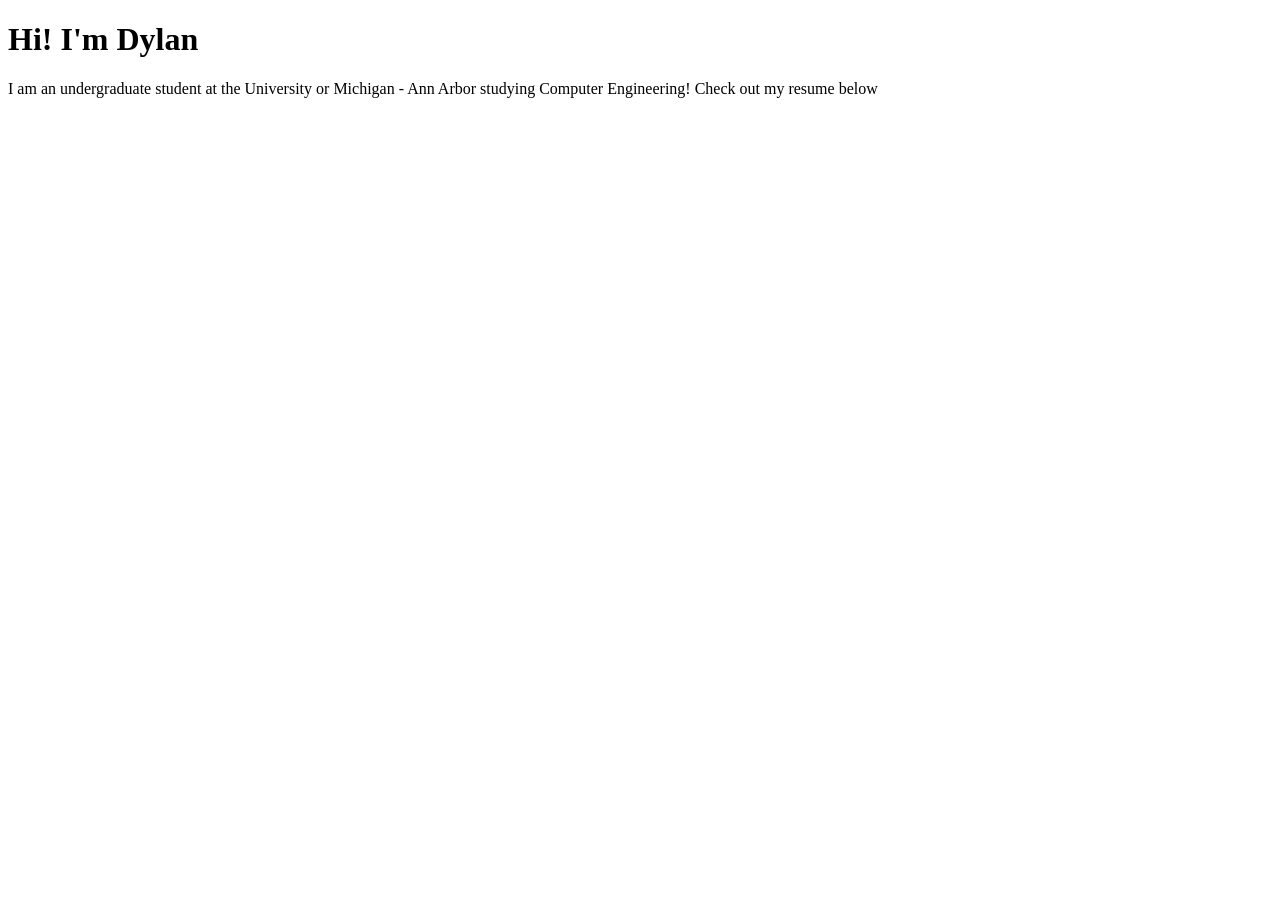
==== index.html @ 9511d39a "ADDING FILES" ====
<!DOCTYPE html>
<html lang="en">
    <head>
        <title>Dylan James</title>
        <meta charset="UTF-8">
        <meta name="viewport" content="width=device-width, initial-scale=1">
        <link href="css/style.css" rel="stylesheet">
    </head>
    <body>
    <h1>Hi! I'm Dylan</h1>
    <div>I am an undergraduate student at the University or Michigan - Ann Arbor studying Computer Engineering! Check out my resume below</div>
    </body>
</html>
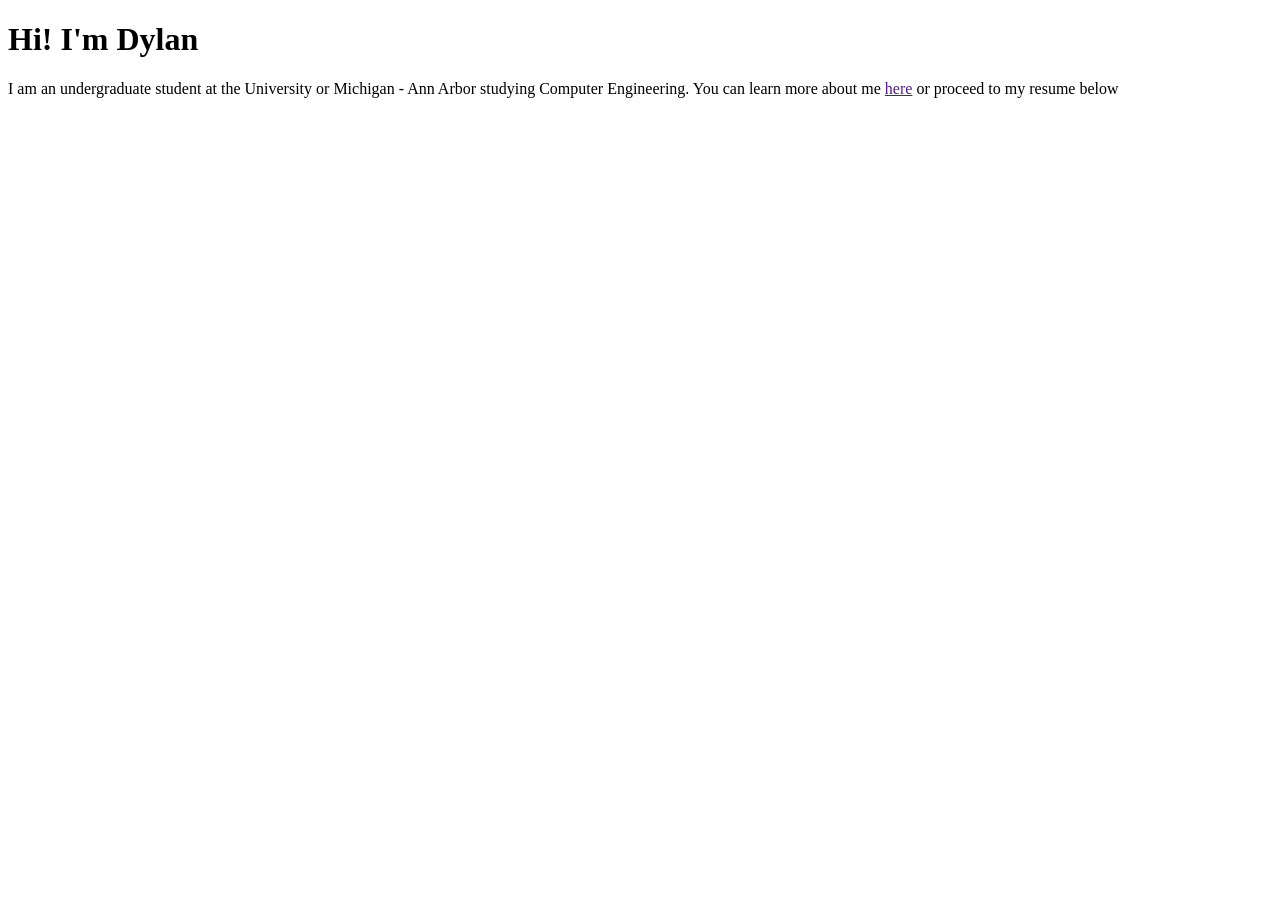
==== commit e03fee78: "Test" ====
--- a/index.html
+++ b/index.html
@@ -7,7 +7,14 @@
         <link href="css/style.css" rel="stylesheet">
     </head>
     <body>
+    <div class="main">
     <h1>Hi! I'm Dylan</h1>
-    <div>I am an undergraduate student at the University or Michigan - Ann Arbor studying Computer Engineering! Check out my resume below</div>
+        <div>I am an undergraduate student at the University or Michigan - Ann Arbor studying Computer Engineering. You can learn more about me <a href="">here</a> or proceed to my resume below
+        </div>
+        </div>
+    <div class="resume">
     </body>
+    <footer>
+        
+    </footer>
 </html>
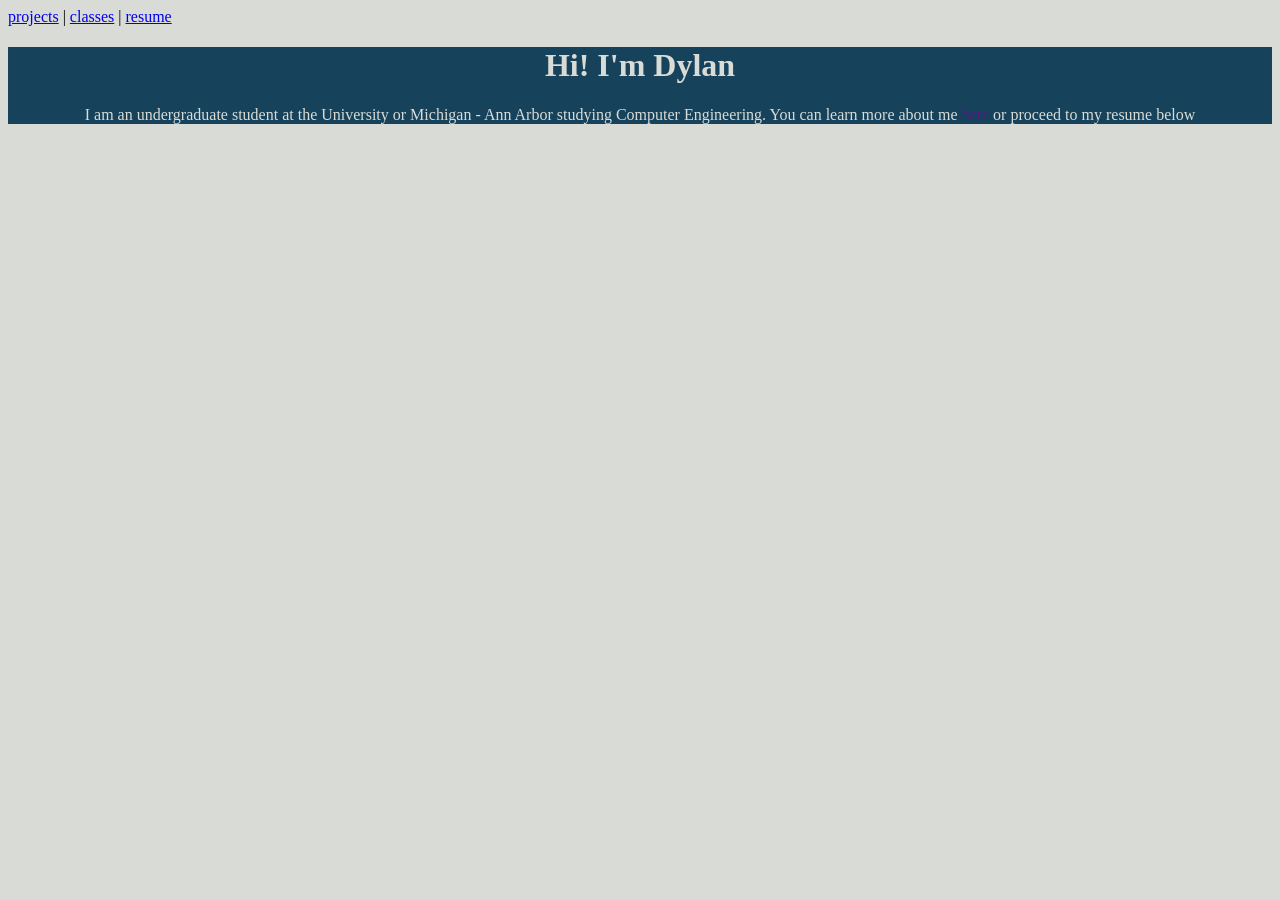
==== commit 4811c45e: "links" ====
--- a/index.html
+++ b/index.html
@@ -7,6 +7,9 @@
         <link href="css/style.css" rel="stylesheet">
     </head>
     <body>
+    <header>
+        <a href="projects.html">projects</a> | <a href="classes.html">classes</a> | <a href="index.html#resume">resume</a>
+    </header>
     <div class="main">
     <h1>Hi! I'm Dylan</h1>
         <div>I am an undergraduate student at the University or Michigan - Ann Arbor studying Computer Engineering. You can learn more about me <a href="">here</a> or proceed to my resume below
--- a/css/style.css
+++ b/css/style.css
@@ -0,0 +1,14 @@
+body{
+    background-color: #d9dcd6;
+    font-family: 'verdana';
+}
+
+.main {
+    background-color: #16425b;
+    color: #d9dcd6;
+    text-align: center; 
+}
+
+header {
+    text-transform: lowecase;
+ }
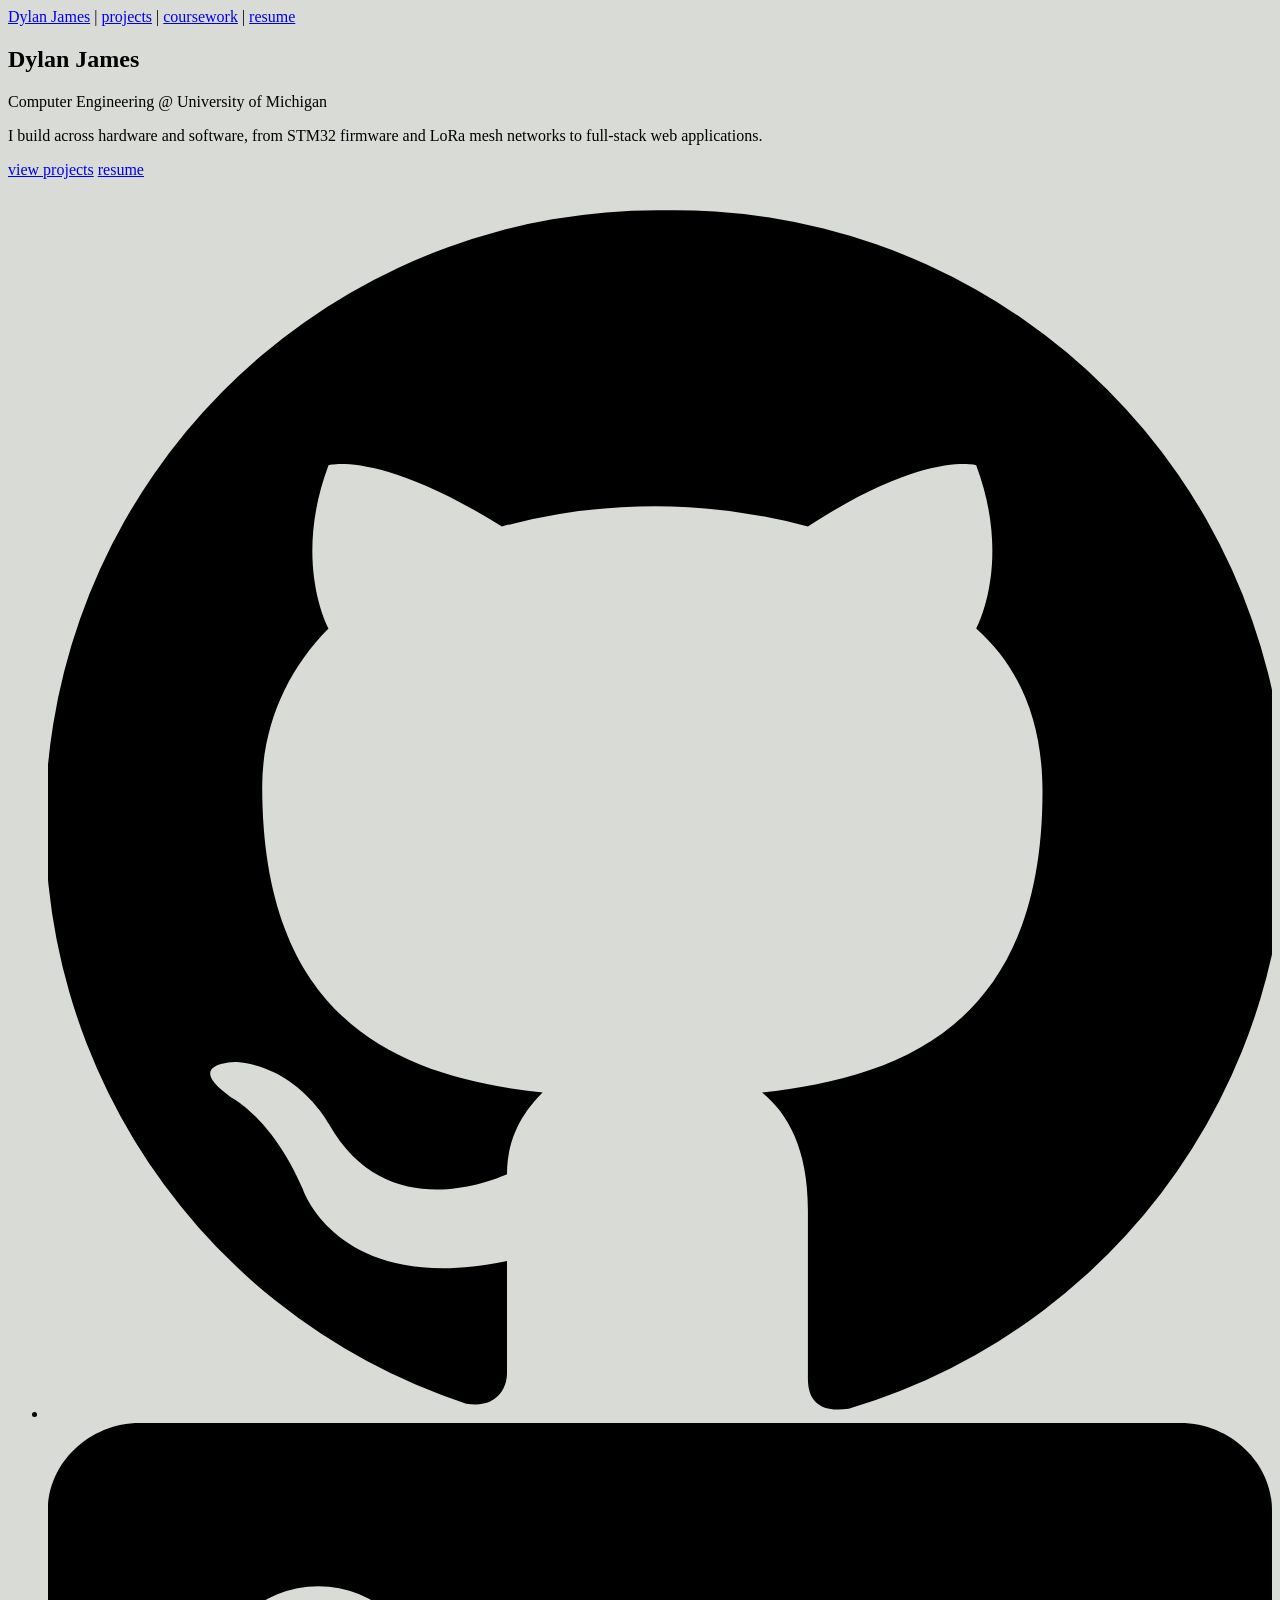
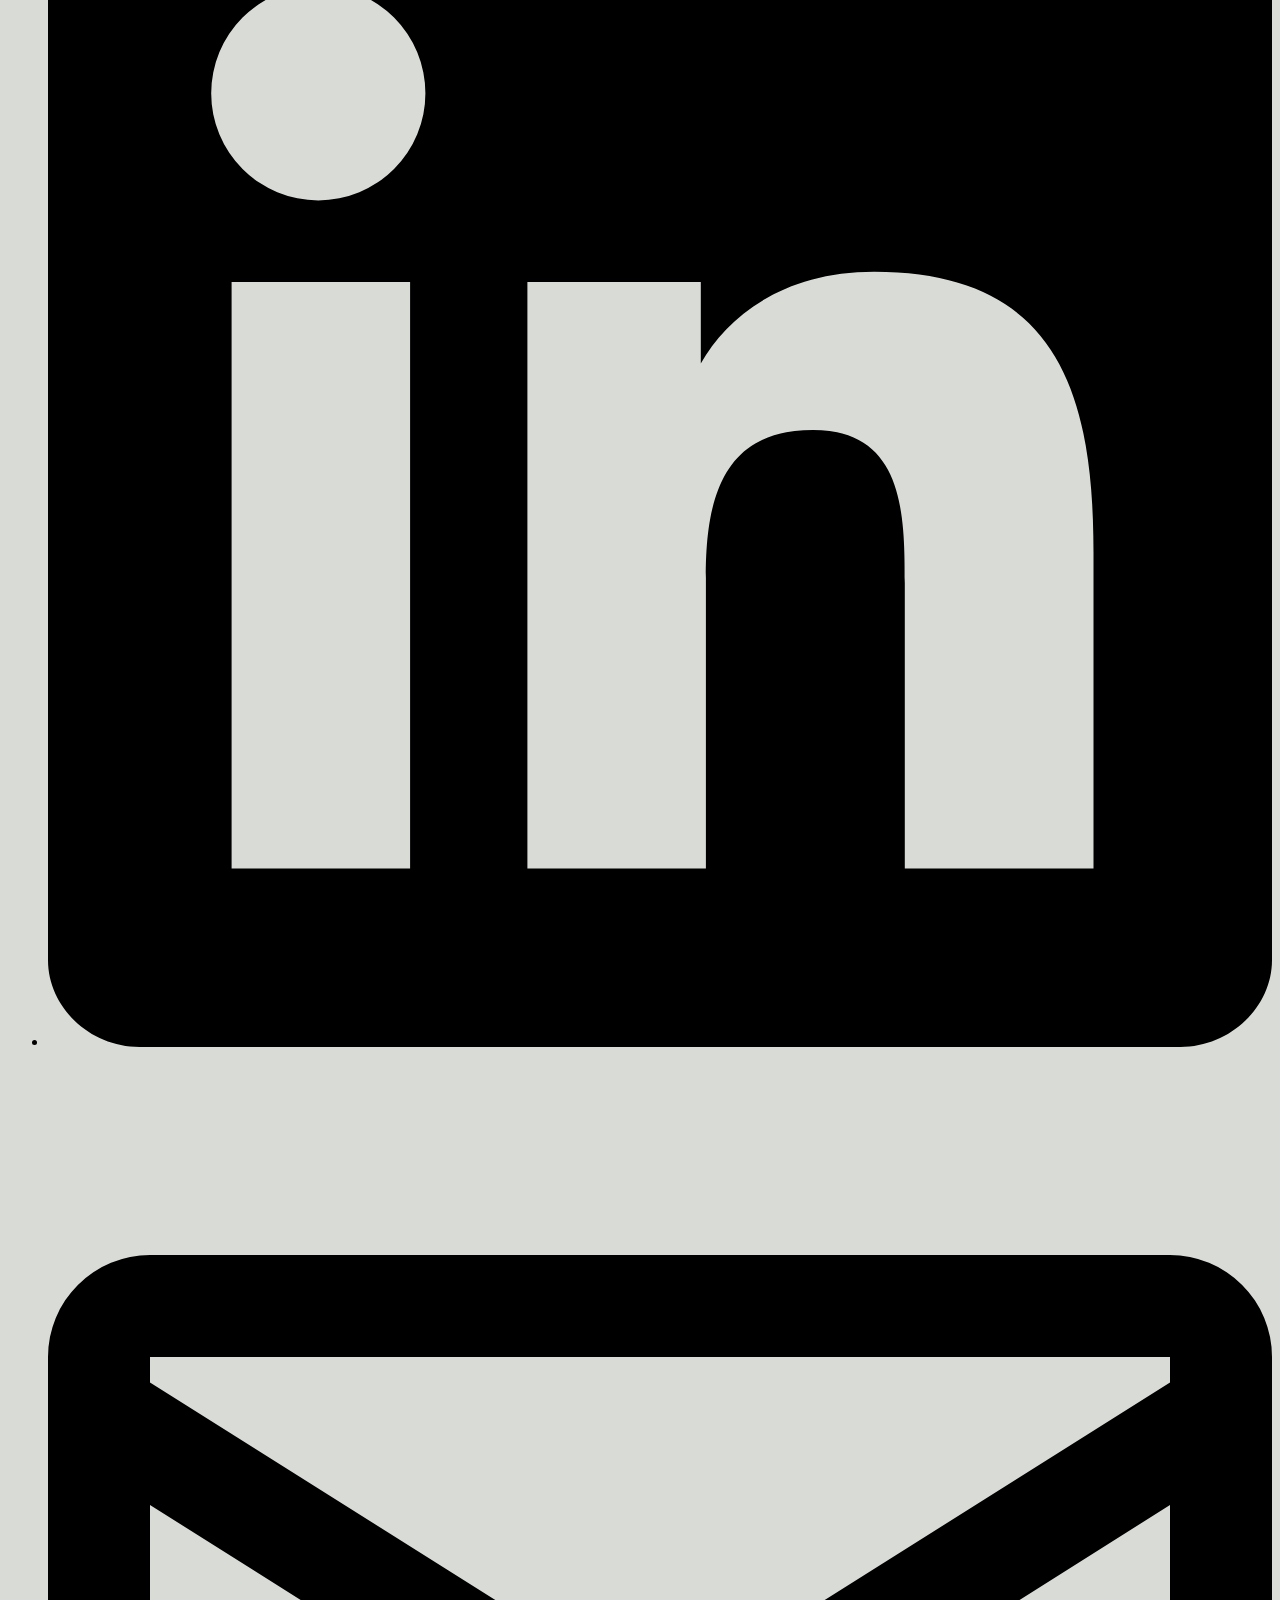
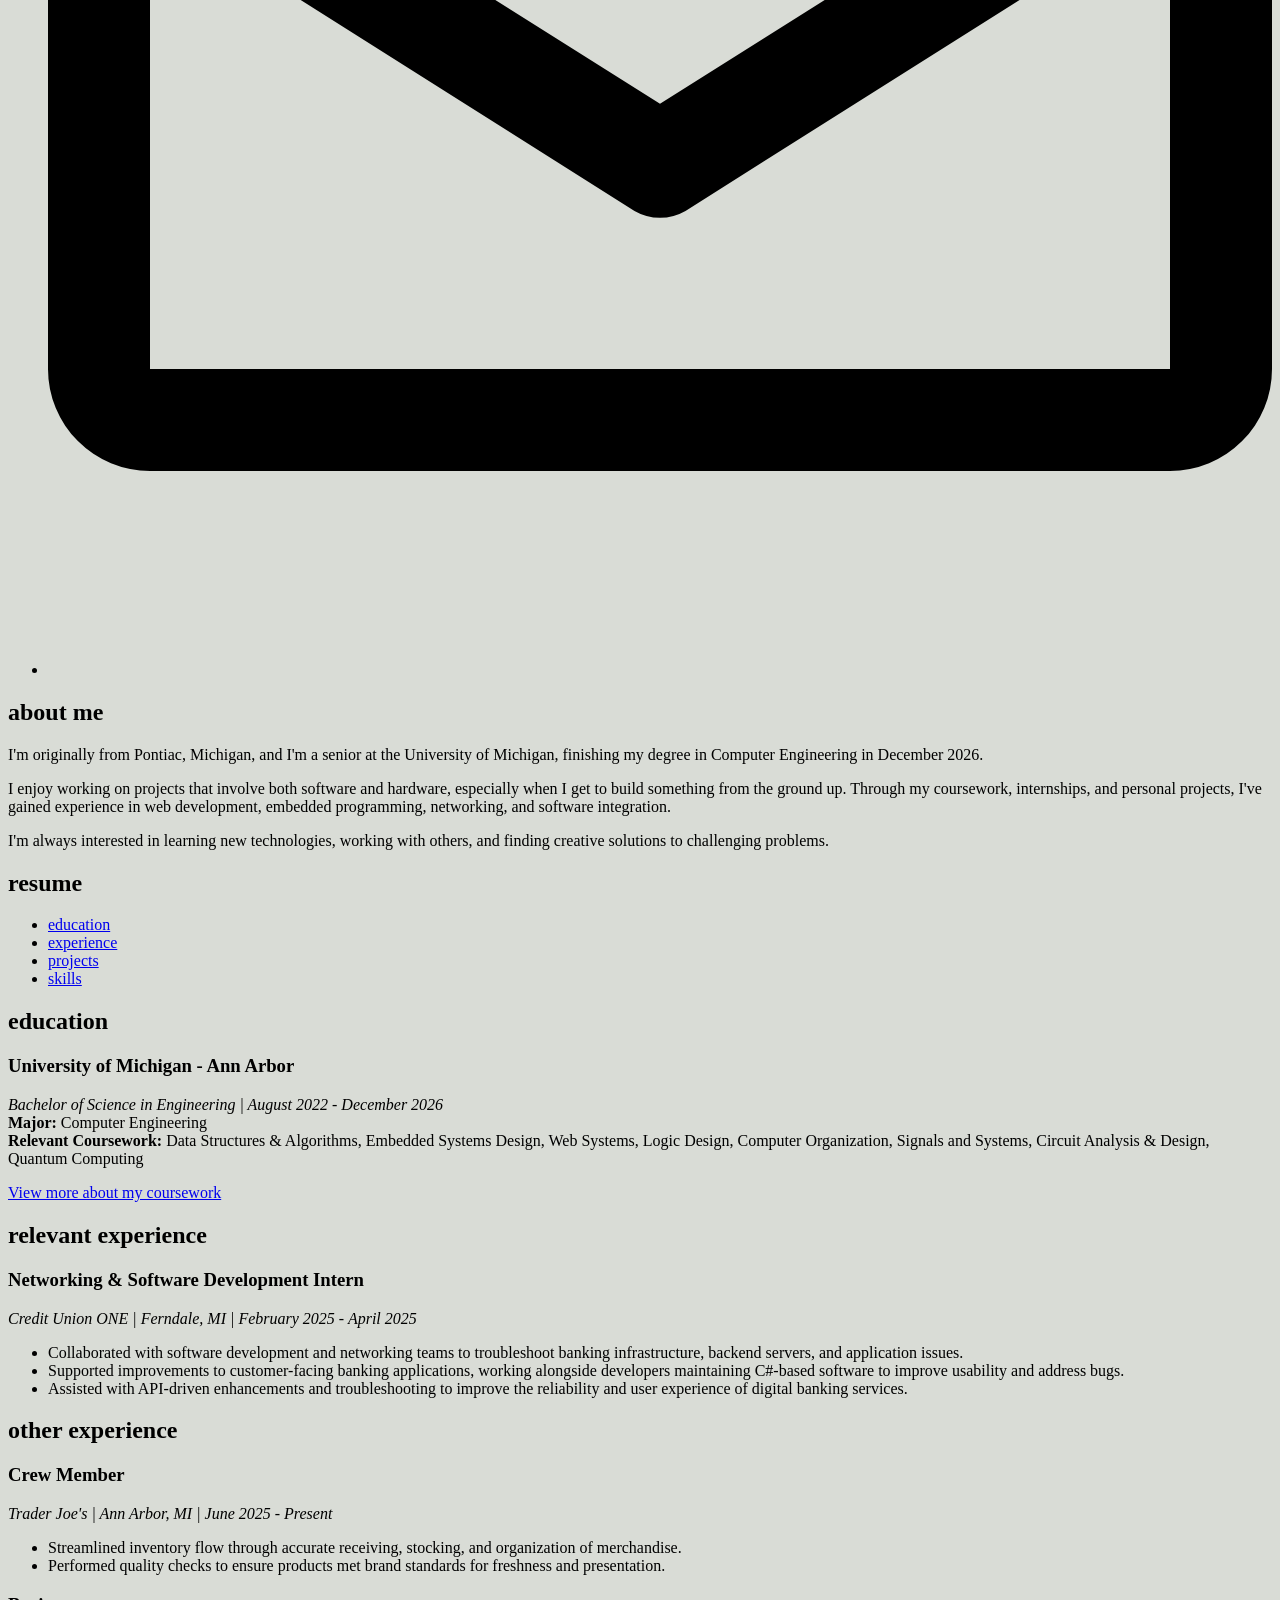
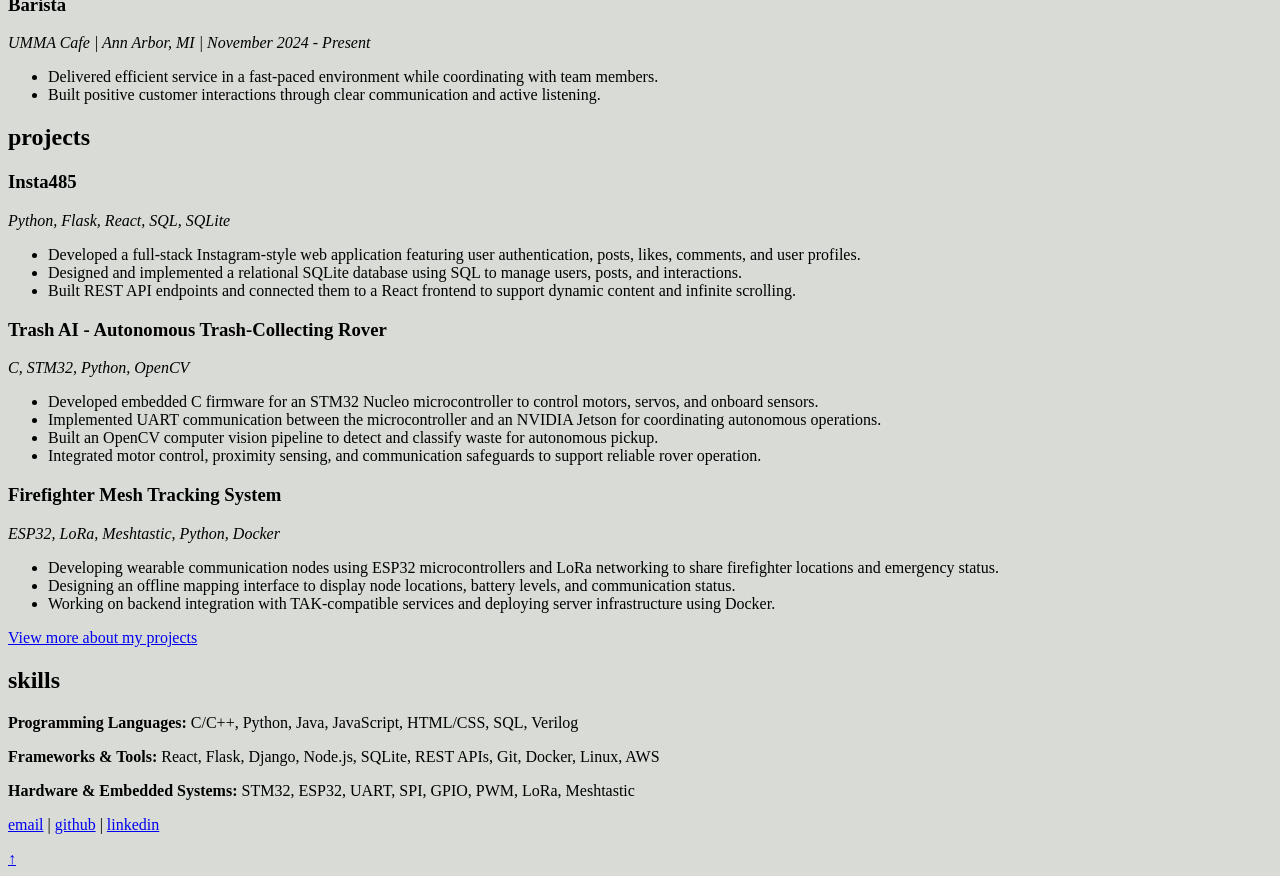
==== commit f9c49154: "Complete website for now" ====
--- a/index.html
+++ b/index.html
@@ -1,23 +1,356 @@
+
 <!DOCTYPE html>
 <html lang="en">
-    <head>
-        <title>Dylan James</title>
-        <meta charset="UTF-8">
-        <meta name="viewport" content="width=device-width, initial-scale=1">
-        <link href="css/style.css" rel="stylesheet">
-    </head>
-    <body>
+<head>
+    <title>Dylan James</title>
+    <meta charset="UTF-8">
+    <meta name="viewport" content="width=device-width, initial-scale=1">
+    <meta name="description" content="Dylan James - Computer Engineering student at the University of Michigan focused on embedded systems and software development.">
+    <link href="css/style.css" rel="stylesheet">
+</head>
+
+<body>
     <header>
-        <a href="projects.html">projects</a> | <a href="classes.html">classes</a> | <a href="index.html#resume">resume</a>
+        <a href="index.html" id="me">Dylan James</a> |
+        <a href="projects.html">projects</a> |
+        <a href="coursework.html">coursework</a> |
+        <a href="#resume">resume</a>
     </header>
-    <div class="main">
-    <h1>Hi! I'm Dylan</h1>
-        <div>I am an undergraduate student at the University or Michigan - Ann Arbor studying Computer Engineering. You can learn more about me <a href="">here</a> or proceed to my resume below
-        </div>
-        </div>
-    <div class="resume">
-    </body>
+
+    <div class="root">
+
+        <section id="main">
+            <h1>Dylan James</h1>
+
+            <p class="tagline">
+                Computer Engineering @ University of Michigan
+            </p>
+
+            <p>
+                I build across hardware and software, from STM32 firmware
+                and LoRa mesh networks to full-stack web applications.
+            </p>
+
+            <div class="btn-row">
+                <a href="projects.html" class="btn primary">view projects</a>
+                <a href="#resume" class="btn">resume</a>
+            </div>
+
+            <ul class="socials">
+                <li>
+                    <a href="https://github.com/dylanexis" aria-label="GitHub"
+                       target="_blank" rel="noopener noreferrer">
+                        <svg viewBox="0 0 24 24" aria-hidden="true"><path d="M12 .3a12 12 0 0 0-3.8 23.4c.6.1.8-.3.8-.6v-2.2c-3.3.7-4-1.4-4-1.4-.6-1.4-1.4-1.8-1.4-1.8-1-.7.1-.7.1-.7 1.2.1 1.8 1.2 1.8 1.2 1 1.8 2.8 1.3 3.5 1 0-.8.4-1.3.7-1.6-2.7-.3-5.5-1.3-5.5-6 0-1.2.5-2.3 1.3-3.1-.2-.4-.6-1.6 0-3.2 0 0 1-.3 3.4 1.2a11.5 11.5 0 0 1 6 0c2.3-1.5 3.3-1.2 3.3-1.2.6 1.6.2 2.8 0 3.2.9.8 1.3 1.9 1.3 3.2 0 4.6-2.8 5.6-5.5 5.9.5.4.9 1.1.9 2.3v3.3c0 .3.1.7.8.6A12 12 0 0 0 12 .3"/></svg>
+                    </a>
+                </li>
+                <li>
+                    <a href="https://www.linkedin.com/in/dylana-james/" aria-label="LinkedIn"
+                       target="_blank" rel="noopener noreferrer">
+                        <svg viewBox="0 0 24 24" aria-hidden="true"><path d="M20.4 20.5h-3.6v-5.6c0-1.3 0-3-1.8-3s-2.1 1.4-2.1 2.9v5.7H9.4V9h3.4v1.6c.5-.9 1.6-1.8 3.4-1.8 3.6 0 4.3 2.4 4.3 5.5v6.2zM5.3 7.4a2.1 2.1 0 1 1 0-4.2 2.1 2.1 0 0 1 0 4.2zm1.8 13.1H3.6V9h3.5v11.5zM22.2 0H1.8C.8 0 0 .8 0 1.7v20.6c0 .9.8 1.7 1.8 1.7h20.4c1 0 1.8-.8 1.8-1.7V1.7C24 .8 23.2 0 22.2 0z"/></svg>
+                    </a>
+                </li>
+                <li>
+                    <a href="mailto:dyla@umich.edu" aria-label="Email">
+                        <svg viewBox="0 0 24 24" aria-hidden="true"><path d="M2 4h20a2 2 0 0 1 2 2v12a2 2 0 0 1-2 2H2a2 2 0 0 1-2-2V6a2 2 0 0 1 2-2zm0 2v.5l10 6.3 10-6.3V6H2zm20 2.9-9.5 6a1 1 0 0 1-1 0L2 8.9V18h20V8.9z"/></svg>
+                    </a>
+                </li>
+            </ul>
+        </section>
+
+        <section id="about-me">
+            <h2>about me</h2>
+
+            <p>
+                I'm originally from Pontiac, Michigan, and I'm a senior
+                at the University of Michigan, finishing my degree in
+                Computer Engineering in December 2026.
+            </p>
+
+            <p>
+                I enjoy working on projects that involve both software
+                and hardware, especially when I get to build something
+                from the ground up. Through my coursework, internships,
+                and personal projects, I've gained experience in web
+                development, embedded programming, networking, and
+                software integration.
+            </p>
+
+            <p>
+                I'm always interested in learning new technologies,
+                working with others, and finding creative solutions
+                to challenging problems.
+            </p>
+        </section>
+
+        <section id="resume">
+            <h2>resume</h2>
+
+            <div class="resume-layout">
+            <nav id="resume-nav" aria-label="Resume sections">
+                <ul>
+                    <li><a href="#education">education</a></li>
+                    <li><a href="#experience">experience</a></li>
+                    <li><a href="#projects">projects</a></li>
+                    <li><a href="#skills">skills</a></li>
+                </ul>
+            </nav>
+
+            <div class="resume-body">
+
+            <!-- Education -->
+            <div class="res_section">
+                <section id="education">
+                    <h2>education</h2>
+
+                    <h3>University of Michigan - Ann Arbor</h3>
+
+                    <em>
+                        <span>Bachelor of Science in Engineering</span>
+                        <span> | </span>
+                        <span>August 2022 - December 2026</span>
+                    </em>
+
+                    <div>
+                        <strong>Major:</strong> Computer Engineering
+                    </div>
+
+                    <div>
+                        <strong>Relevant Coursework:</strong>
+                        Data Structures & Algorithms, Embedded Systems Design,
+                        Web Systems, Logic Design, Computer Organization,
+                        Signals and Systems, Circuit Analysis & Design,
+                        Quantum Computing
+                    </div>
+                    <p>
+                        <a href="coursework.html">View more about my coursework</a>
+                    </p>
+
+                </section>
+            </div>
+
+            <!-- Experience -->
+            <div class="res_section">
+                <section id="experience">
+
+                    <h2>relevant experience</h2>
+
+                    <div class="exp_item">
+                        <h3>Networking & Software Development Intern</h3>
+
+                        <em>
+                            <span>Credit Union ONE</span>
+                            <span> | </span>
+                            <span>Ferndale, MI</span>
+                            <span> | </span>
+                            <span>February 2025 - April 2025</span>
+                        </em>
+
+                        <ul>
+                            <li>
+                                Collaborated with software development and
+                                networking teams to troubleshoot banking
+                                infrastructure, backend servers, and
+                                application issues.
+                            </li>
+                            <li>
+                                Supported improvements to customer-facing
+                                banking applications, working alongside
+                                developers maintaining C#-based software
+                                to improve usability and address bugs.
+                            </li>
+                            <li>
+                                Assisted with API-driven enhancements and
+                                troubleshooting to improve the reliability
+                                and user experience of digital banking services.
+                            </li>
+                        </ul>
+                    </div>
+
+                    <h2>other experience</h2>
+
+                    <div class="exp_item">
+                        <h3>Crew Member</h3>
+
+                        <em>
+                            <span>Trader Joe's</span>
+                            <span> | </span>
+                            <span>Ann Arbor, MI</span>
+                            <span> | </span>
+                            <span>June 2025 - Present</span>
+                        </em>
+
+                        <ul>
+                            <li>
+                                Streamlined inventory flow through accurate
+                                receiving, stocking, and organization of
+                                merchandise.
+                            </li>
+                            <li>
+                                Performed quality checks to ensure products
+                                met brand standards for freshness and
+                                presentation.
+                            </li>
+                        </ul>
+                    </div>
+
+                    <div class="exp_item">
+                        <h3>Barista</h3>
+
+                        <em>
+                            <span>UMMA Cafe</span>
+                            <span> | </span>
+                            <span>Ann Arbor, MI</span>
+                            <span> | </span>
+                            <span>November 2024 - Present</span>
+                        </em>
+
+                        <ul>
+                            <li>
+                                Delivered efficient service in a fast-paced
+                                environment while coordinating with
+                                team members.
+                            </li>
+                            <li>
+                                Built positive customer interactions through
+                                clear communication and active listening.
+                            </li>
+                        </ul>
+                    </div>
+
+                </section>
+            </div>
+
+            <!-- Projects -->
+            <div class="res_section">
+                <section id="projects">
+                    <h2>projects</h2>
+
+                    <div class="project_item">
+                        <h3>Insta485</h3>
+                        <em>Python, Flask, React, SQL, SQLite</em>
+
+                        <ul>
+                            <li>
+                                Developed a full-stack Instagram-style web
+                                application featuring user authentication,
+                                posts, likes, comments, and user profiles.
+                            </li>
+                            <li>
+                                Designed and implemented a relational SQLite
+                                database using SQL to manage users, posts,
+                                and interactions.
+                            </li>
+                            <li>
+                                Built REST API endpoints and connected them
+                                to a React frontend to support dynamic
+                                content and infinite scrolling.
+                            </li>
+                        </ul>
+                    </div>
+
+                    <div class="project_item">
+                        <h3>Trash AI - Autonomous Trash-Collecting Rover</h3>
+                        <em>C, STM32, Python, OpenCV</em>
+
+                        <ul>
+                            <li>
+                                Developed embedded C firmware for an STM32
+                                Nucleo microcontroller to control motors,
+                                servos, and onboard sensors.
+                            </li>
+                            <li>
+                                Implemented UART communication between
+                                the microcontroller and an NVIDIA Jetson
+                                for coordinating autonomous operations.
+                            </li>
+                            <li>
+                                Built an OpenCV computer vision pipeline to
+                                detect and classify waste for autonomous
+                                pickup.
+                            </li>
+                            <li>
+                                Integrated motor control, proximity sensing,
+                                and communication safeguards to support
+                                reliable rover operation.
+                            </li>
+                        </ul>
+                    </div>
+
+                    <div class="project_item">
+                        <h3>Firefighter Mesh Tracking System</h3>
+                        <em>ESP32, LoRa, Meshtastic, Python, Docker</em>
+
+                        <ul>
+                            <li>
+                                Developing wearable communication nodes
+                                using ESP32 microcontrollers and LoRa
+                                networking to share firefighter locations
+                                and emergency status.
+                            </li>
+                            <li>
+                                Designing an offline mapping interface
+                                to display node locations, battery levels,
+                                and communication status.
+                            </li>
+                            <li>
+                                Working on backend integration with
+                                TAK-compatible services and deploying
+                                server infrastructure using Docker.
+                            </li>
+                        </ul>
+                    </div>
+
+                    <p>
+                        <a href="projects.html">View more about my projects</a>
+                    </p>
+                </section>
+            </div>
+
+            <!-- Skills -->
+            <div class="res_section">
+                <section id="skills">
+                    <h2>skills</h2>
+
+                    <p>
+                        <strong>Programming Languages:</strong>
+                        C/C++, Python, Java, JavaScript,
+                        HTML/CSS, SQL, Verilog
+                    </p>
+
+                    <p>
+                        <strong>Frameworks & Tools:</strong>
+                        React, Flask, Django, Node.js,
+                        SQLite, REST APIs, Git, Docker,
+                        Linux, AWS
+                    </p>
+
+                    <p>
+                        <strong>Hardware & Embedded Systems:</strong>
+                        STM32, ESP32, UART, SPI, GPIO,
+                        PWM, LoRa, Meshtastic
+                    </p>
+                </section>
+            </div>
+
+            </div>
+            </div>
+
+        </section>
+
+    </div>
+
     <footer>
-        
+        <p>
+            <a href="mailto:dyla@umich.edu">email</a> |
+            <a href="https://github.com/dylanexis"
+               target="_blank" rel="noopener noreferrer">github</a> |
+            <a href="https://www.linkedin.com/in/dylana-james/"
+               target="_blank" rel="noopener noreferrer">linkedin</a>
+        </p>
     </footer>
-</html>+    <a href="#main" id="back-to-top" aria-label="Back to top">
+        ↑
+    </a>
+    <script src="js/main.js"></script>
+</body>
+</html>
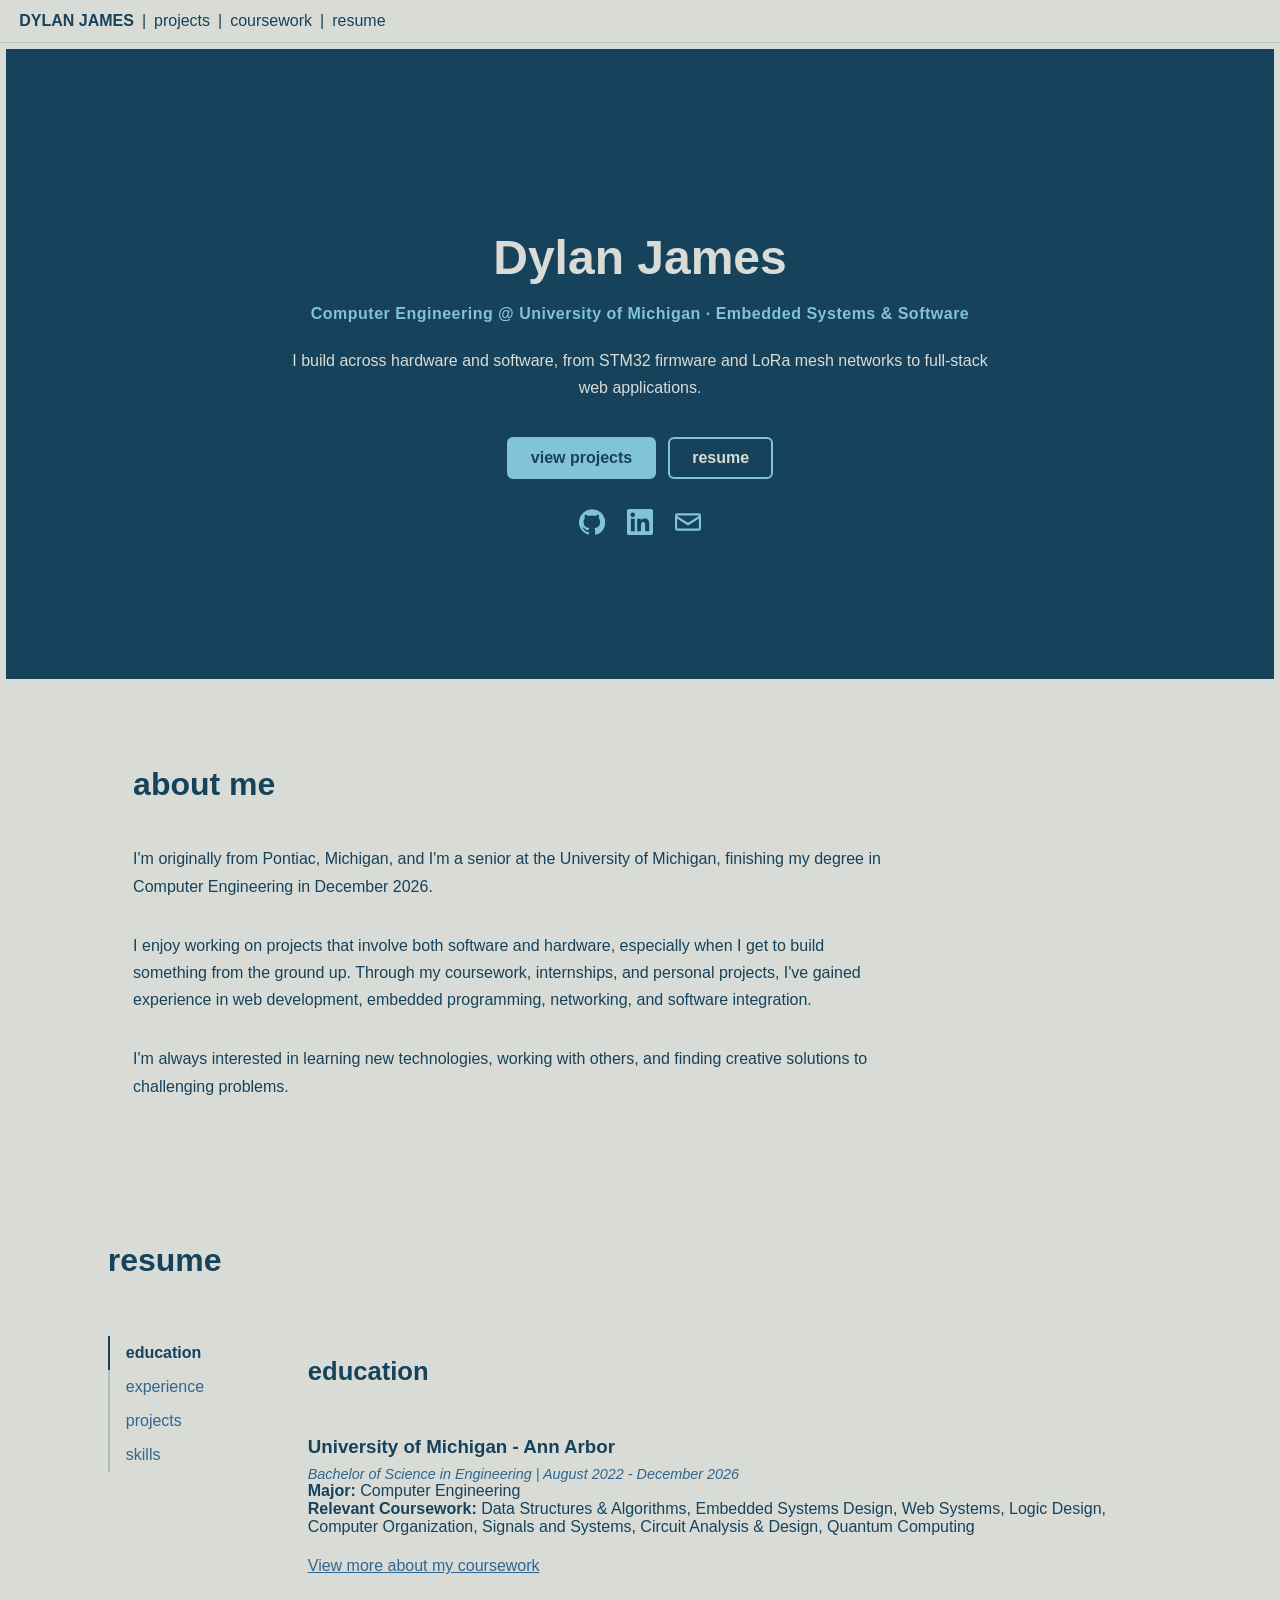
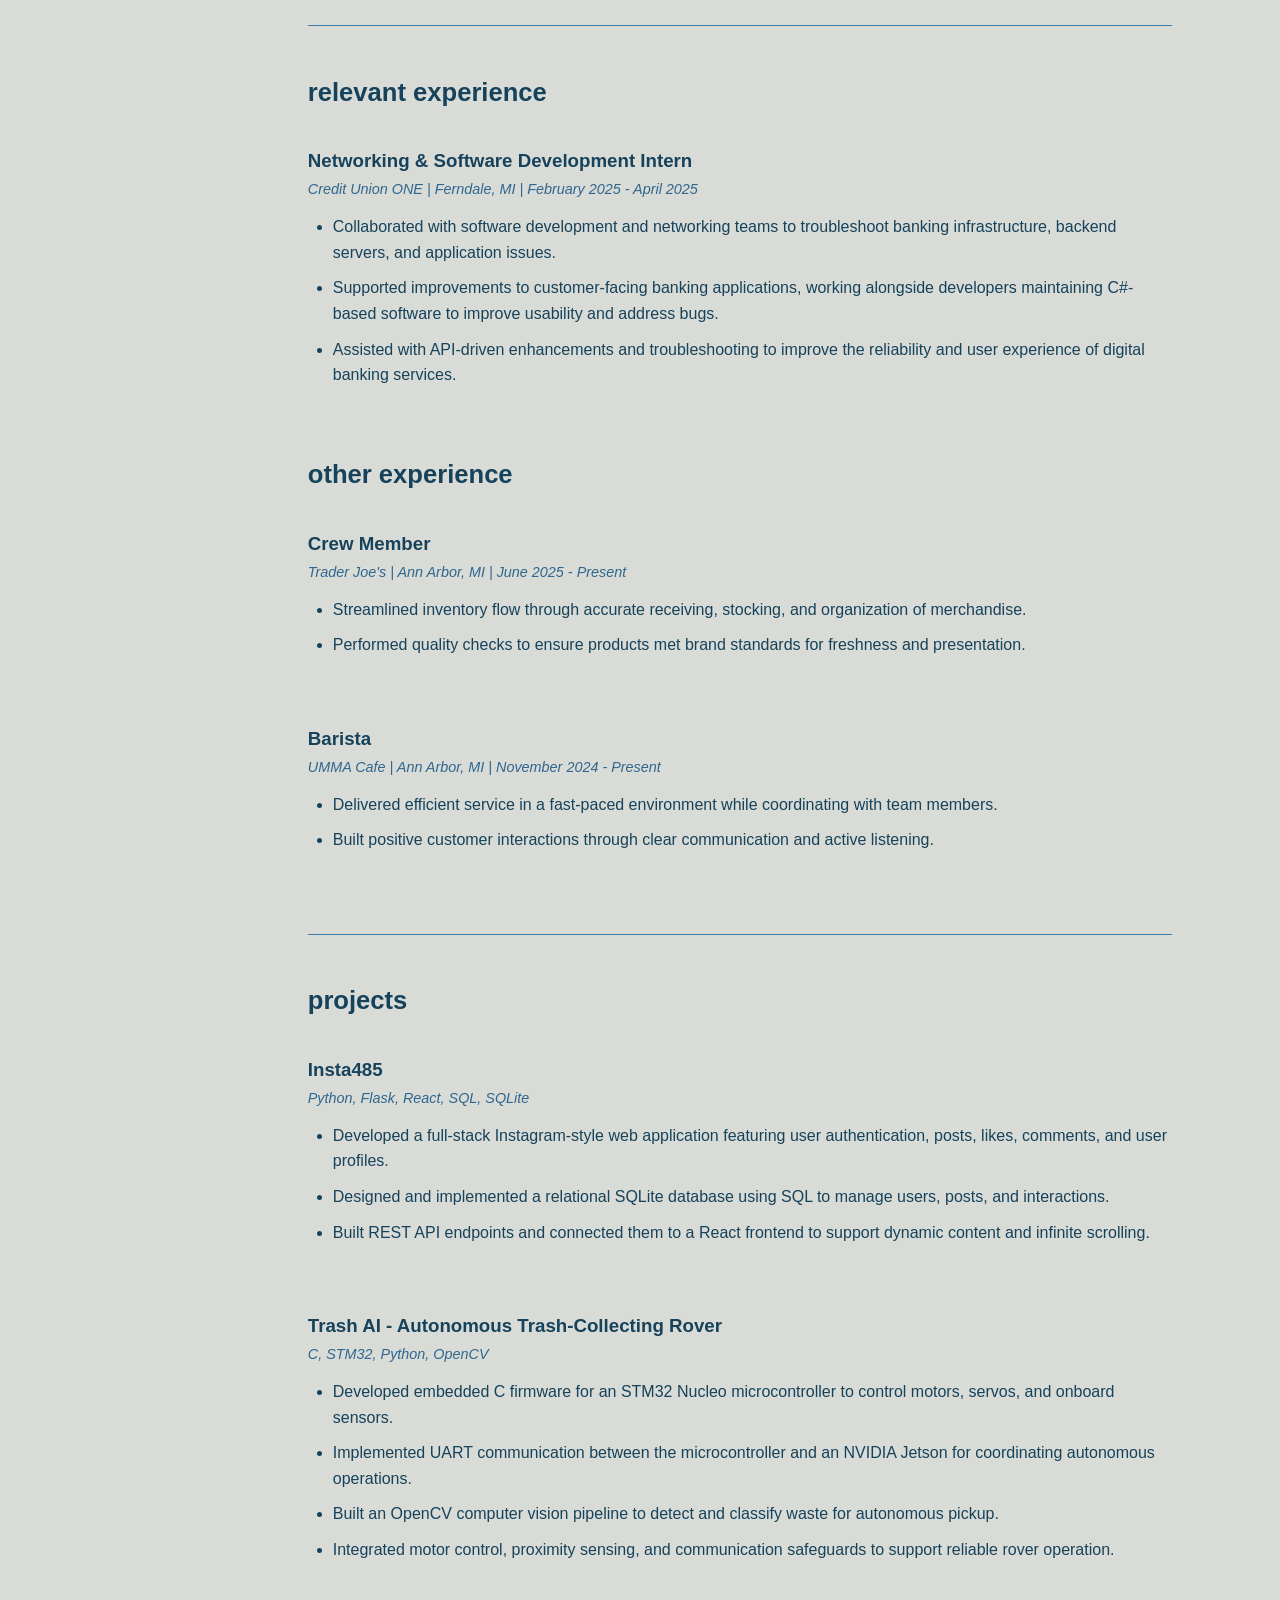
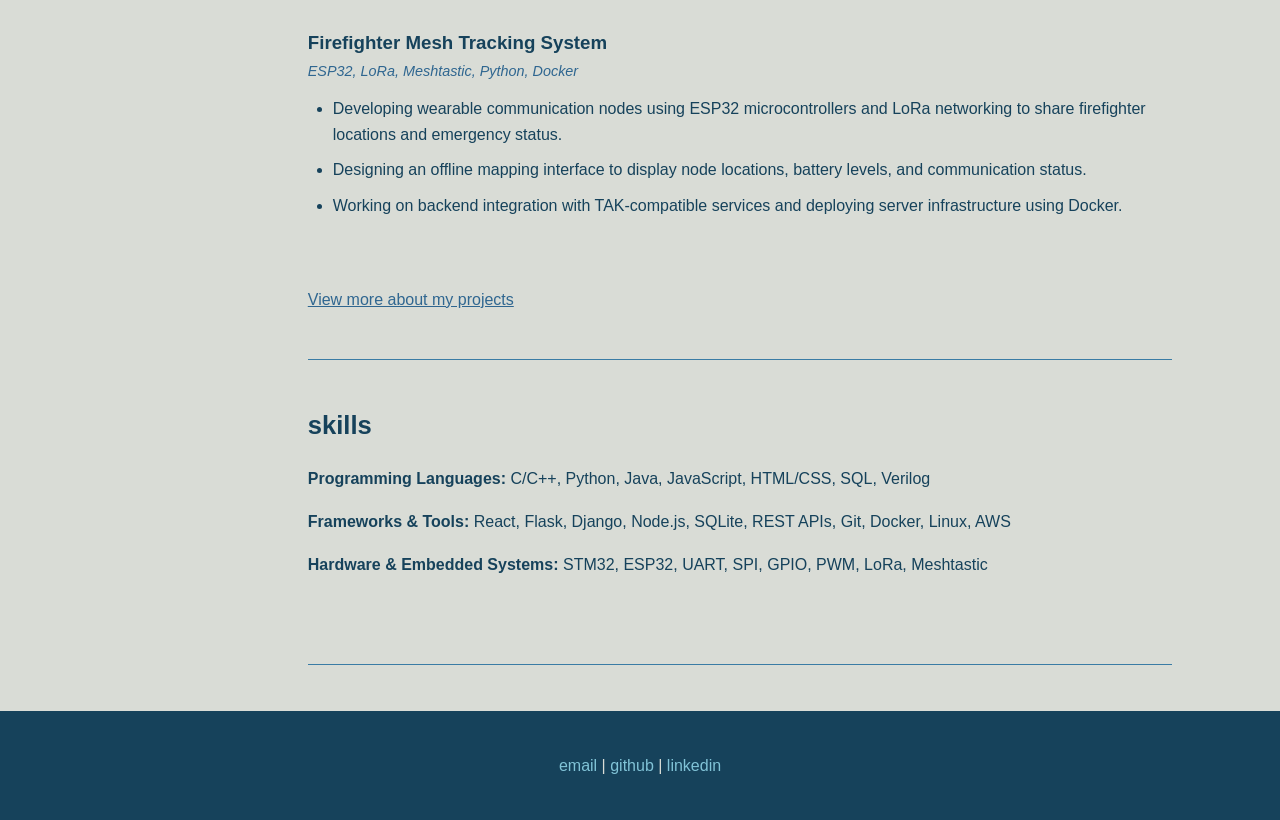
==== commit 32ccc1dd: "Simplify landing page and move resume nav to a sticky sidebar - Hero: name + tagline, two primary bu" ====
--- a/index.html
+++ b/index.html
@@ -24,6 +24,7 @@
 
             <p class="tagline">
                 Computer Engineering @ University of Michigan
+                &middot; Embedded Systems &amp; Software
             </p>
 
             <p>
--- a/css/style.css
+++ b/css/style.css
@@ -1,14 +1,579 @@
-body{
+
+/* General Styling */
+html {
+    scroll-behavior: smooth;
+}
+
+body {
     background-color: #d9dcd6;
-    font-family: 'verdana';
-}
-
-.main {
+    font-family: Verdana, sans-serif;
+    margin: 0;
+    color: #16425b;
+}
+
+.root {
+    margin: 0.5vw;
+}
+
+h1, h2, h3 {
+    color: #16425b;
+}
+
+p {
+    line-height: 1.7;
+}
+
+a {
+    color: #2f6690;
+}
+
+a:hover {
+    color: #3a7ca5;
+}
+
+
+/* Header Style */
+header {
+    display: flex;
+    flex-direction: row;
+    align-items: center;
+    justify-content: flex-start;
+    gap: 8px;
+    text-transform: lowercase;
+    flex-wrap: wrap;
+
+    position: sticky;
+    top: 0;
+    z-index: 100;
+    padding: 12px 1.5vw;
+    background-color: #d9dcd6;
+    border-bottom: 1px solid rgba(22, 66, 91, 0.15);
+}
+
+/* Keep anchor targets clear of the sticky header */
+section {
+    scroll-margin-top: 60px;
+}
+
+header a {
+    text-decoration: none;
+    color: #16425b;
+}
+
+header a:hover {
+    color: #3a7ca5;
+    text-decoration: underline;
+}
+
+#me {
+    text-transform: uppercase;
+    font-weight: bold;
+}
+
+
+/* Main Landing Section */
+#main {
+    display: flex;
+    flex-direction: column;
+    align-items: center;
+    justify-content: center;
+    text-align: center;
+
     background-color: #16425b;
     color: #d9dcd6;
-    text-align: center; 
-}
-
-header {
-    text-transform: lowecase;
- }+
+    width: 100%;
+    min-height: 70vh;
+    box-sizing: border-box;
+
+    padding: 40px 20px;
+}
+
+#main h1 {
+    color: #d9dcd6;
+    font-size: 3rem;
+    margin-bottom: 5px;
+}
+
+#main .tagline {
+    color: #81c3d7;
+    font-weight: bold;
+    letter-spacing: 0.5px;
+}
+
+.socials {
+    display: flex;
+    gap: 22px;
+    list-style: none;
+    padding: 0;
+    margin: 30px 0 0;
+}
+
+.socials svg {
+    width: 26px;
+    height: 26px;
+    fill: currentColor;
+    transition: transform 0.15s;
+}
+
+.socials a:hover svg {
+    transform: translateY(-2px);
+}
+
+#main p {
+    max-width: 700px;
+    margin: 10px 0;
+}
+
+#main a {
+    color: #81c3d7;
+}
+
+#main a:hover {
+    color: #d9dcd6;
+}
+
+
+/* About Me Section */
+#about-me {
+    display: flex;
+    flex-direction: column;
+    justify-content: center;
+
+    box-sizing: border-box;
+    padding: 60px 10%;
+}
+
+#about-me h2 {
+    font-size: 2rem;
+}
+
+#about-me p {
+    max-width: 750px;
+}
+
+
+/* Resume Style */
+#resume {
+    padding: 40px 8%;
+}
+
+#resume > h2 {
+    font-size: 2rem;
+    text-transform: lowercase;
+}
+
+.resume-layout {
+    display: grid;
+    grid-template-columns: 160px 1fr;
+    gap: 40px;
+    align-items: start;
+}
+
+#resume-nav {
+    position: sticky;
+    top: 80px;
+}
+
+#resume-nav ul {
+    list-style: none;
+    padding: 0;
+    margin: 30px 0 0;
+    border-left: 2px solid rgba(22, 66, 91, 0.2);
+}
+
+#resume-nav a {
+    display: block;
+    padding: 8px 0 8px 16px;
+    margin-left: -2px;
+    border-left: 2px solid transparent;
+    text-decoration: none;
+    color: #2f6690;
+}
+
+#resume-nav a:hover {
+    color: #16425b;
+}
+
+#resume-nav a.active {
+    color: #16425b;
+    font-weight: bold;
+    border-left-color: #16425b;
+}
+
+.resume-body {
+    min-width: 0;
+}
+
+
+/* Resume Sections */
+.res_section {
+    padding: 30px 0;
+    border-bottom: 1px solid #3a7ca5;
+}
+
+.res_section h2 {
+    font-size: 1.6rem;
+    text-transform: lowercase;
+    margin-bottom: 25px;
+}
+
+.res_section h3 {
+    margin-bottom: 8px;
+}
+
+.res_section em {
+    font-size: 0.9rem;
+    color: #2f6690;
+}
+
+
+/* Education Section */
+#education {
+    display: flex;
+    flex-direction: column;
+    box-sizing: border-box;
+}
+
+#education h3 {
+    margin-top: 25px;
+}
+
+
+/* Experience Section */
+#experience {
+    display: flex;
+    flex-direction: column;
+    box-sizing: border-box;
+}
+
+.exp_item {
+    margin-bottom: 35px;
+}
+
+.exp_item ul {
+    padding-left: 25px;
+    max-width: 850px;
+}
+
+.exp_item li {
+    margin-bottom: 10px;
+    line-height: 1.6;
+}
+
+
+/* Projects Section */
+#projects {
+    display: flex;
+    flex-direction: column;
+}
+
+.project_item {
+    margin-bottom: 35px;
+}
+
+.project_item ul {
+    padding-left: 25px;
+    max-width: 850px;
+}
+
+.project_item li {
+    margin-bottom: 10px;
+    line-height: 1.6;
+}
+
+
+/* Skills Section */
+#skills {
+    padding-bottom: 40px;
+}
+
+#skills p {
+    max-width: 850px;
+    margin-bottom: 15px;
+}
+
+
+/* Footer */
+footer {
+    text-align: center;
+    padding: 25px;
+    background-color: #16425b;
+    color: #d9dcd6;
+}
+
+footer a {
+    color: #81c3d7;
+    text-decoration: none;
+}
+
+footer a:hover {
+    color: #d9dcd6;
+    text-decoration: underline;
+}
+
+#back-to-top {
+    display: none;
+    position: fixed;
+    bottom: 20px;
+    right: 20px;
+    z-index: 99;
+    padding: 10px 20px;
+    font-size: 30px;
+    background: #3a7ca5;
+    color: white;
+    border: none;
+    border-radius: 50%;
+    cursor:pointer;
+    text-decoration: none;
+}
+
+#back-to-top:hover{
+    background-color:#16425b
+}
+
+/* Buttons */
+.btn-row {
+    display: flex;
+    flex-wrap: wrap;
+    justify-content: center;
+    gap: 12px;
+    margin-top: 25px;
+}
+
+.btn {
+    display: inline-block;
+    padding: 10px 22px;
+    border: 2px solid #81c3d7;
+    border-radius: 6px;
+    text-decoration: none;
+    font-weight: bold;
+}
+
+#main .btn {
+    color: #d9dcd6;
+}
+
+#main .btn:hover {
+    background-color: #81c3d7;
+    color: #16425b;
+}
+
+#main .btn.primary {
+    background-color: #81c3d7;
+    color: #16425b;
+}
+
+#main .btn.primary:hover {
+    background-color: #d9dcd6;
+    border-color: #d9dcd6;
+}
+
+
+/* Tags */
+.tags {
+    display: flex;
+    flex-wrap: wrap;
+    gap: 8px;
+    list-style: none;
+    padding: 0;
+    margin: 10px 0;
+}
+
+.tags li {
+    background-color: #16425b;
+    color: #d9dcd6;
+    font-size: 0.8rem;
+    padding: 4px 10px;
+    border-radius: 12px;
+}
+
+
+/* Subpages (projects, coursework) */
+main {
+    max-width: 950px;
+    margin: 0 auto;
+    padding: 30px 8% 60px;
+}
+
+main > h1 {
+    font-size: 2.2rem;
+    margin-bottom: 5px;
+}
+
+.intro {
+    max-width: 750px;
+}
+
+.card {
+    background-color: #ffffff;
+    border-left: 5px solid #3a7ca5;
+    border-radius: 6px;
+    padding: 20px 25px;
+    margin: 25px 0;
+    box-shadow: 0 2px 6px rgba(22, 66, 91, 0.12);
+}
+
+.card h2 {
+    margin: 0 0 4px;
+    font-size: 1.4rem;
+}
+
+.card .meta {
+    font-size: 0.9rem;
+    color: #2f6690;
+    font-style: italic;
+    margin: 0 0 10px;
+}
+
+.card ul {
+    padding-left: 22px;
+}
+
+.card li {
+    margin-bottom: 8px;
+    line-height: 1.6;
+}
+
+.card .links a {
+    font-weight: bold;
+    margin-right: 15px;
+}
+
+.status {
+    display: inline-block;
+    font-size: 0.75rem;
+    font-weight: bold;
+    text-transform: uppercase;
+    background-color: #81c3d7;
+    color: #16425b;
+    padding: 2px 8px;
+    border-radius: 4px;
+    margin-left: 8px;
+    vertical-align: middle;
+}
+
+.course-list {
+    list-style: none;
+    padding: 0;
+}
+
+.course-list li {
+    padding: 10px 0;
+    border-bottom: 1px solid #d9dcd6;
+}
+
+.course-list li:last-child {
+    border-bottom: none;
+}
+
+.course-list strong {
+    display: block;
+}
+
+.course-list span {
+    font-size: 0.9rem;
+    color: #2f6690;
+}
+
+/* Mobile Responsiveness */
+@media (max-width: 768px) {
+    header {
+        padding: 12px 15px;
+        justify-content: center;
+    }
+
+    .root {
+        margin: 0;
+    }
+
+    #main {
+        min-height: 75vh;
+        padding: 40px 25px;
+    }
+
+    #main h1 {
+        font-size: 2.2rem;
+    }
+
+    #about-me {
+        padding: 50px 25px;
+    }
+
+    #resume {
+        padding: 30px 25px;
+    }
+
+    .resume-layout {
+        display: block;
+    }
+
+    #resume-nav {
+        top: 45px;
+        z-index: 50;
+        background-color: #d9dcd6;
+        margin: 0 -25px;
+        padding: 0 25px;
+        border-bottom: 1px solid rgba(22, 66, 91, 0.15);
+    }
+
+    #resume-nav ul {
+        display: flex;
+        justify-content: space-between;
+        gap: 18px;
+        margin: 0;
+        border-left: none;
+        overflow-x: auto;
+    }
+
+    #resume-nav a {
+        padding: 10px 0;
+        margin-left: 0;
+        border-left: none;
+        border-bottom: 2px solid transparent;
+        white-space: nowrap;
+    }
+
+    #resume-nav a.active {
+        border-bottom-color: #16425b;
+    }
+
+    section {
+        scroll-margin-top: 100px;
+    }
+
+    #education,
+    #experience {
+        min-height: auto;
+    }
+
+    .res_section {
+        padding: 25px 0;
+    }
+
+    .res_section h2 {
+        font-size: 1.4rem;
+    }
+
+    .exp_item,
+    .project_item {
+        margin-bottom: 25px;
+    }
+
+    main {
+        padding: 20px 16px 40px;
+    }
+
+    .card {
+        padding: 16px 18px;
+    }
+}
+
+
+/* Color palette lol
+    #2f6690
+    #3a7ca5
+    #d9dcd6
+    #16425b
+    #81c3d7
+*/
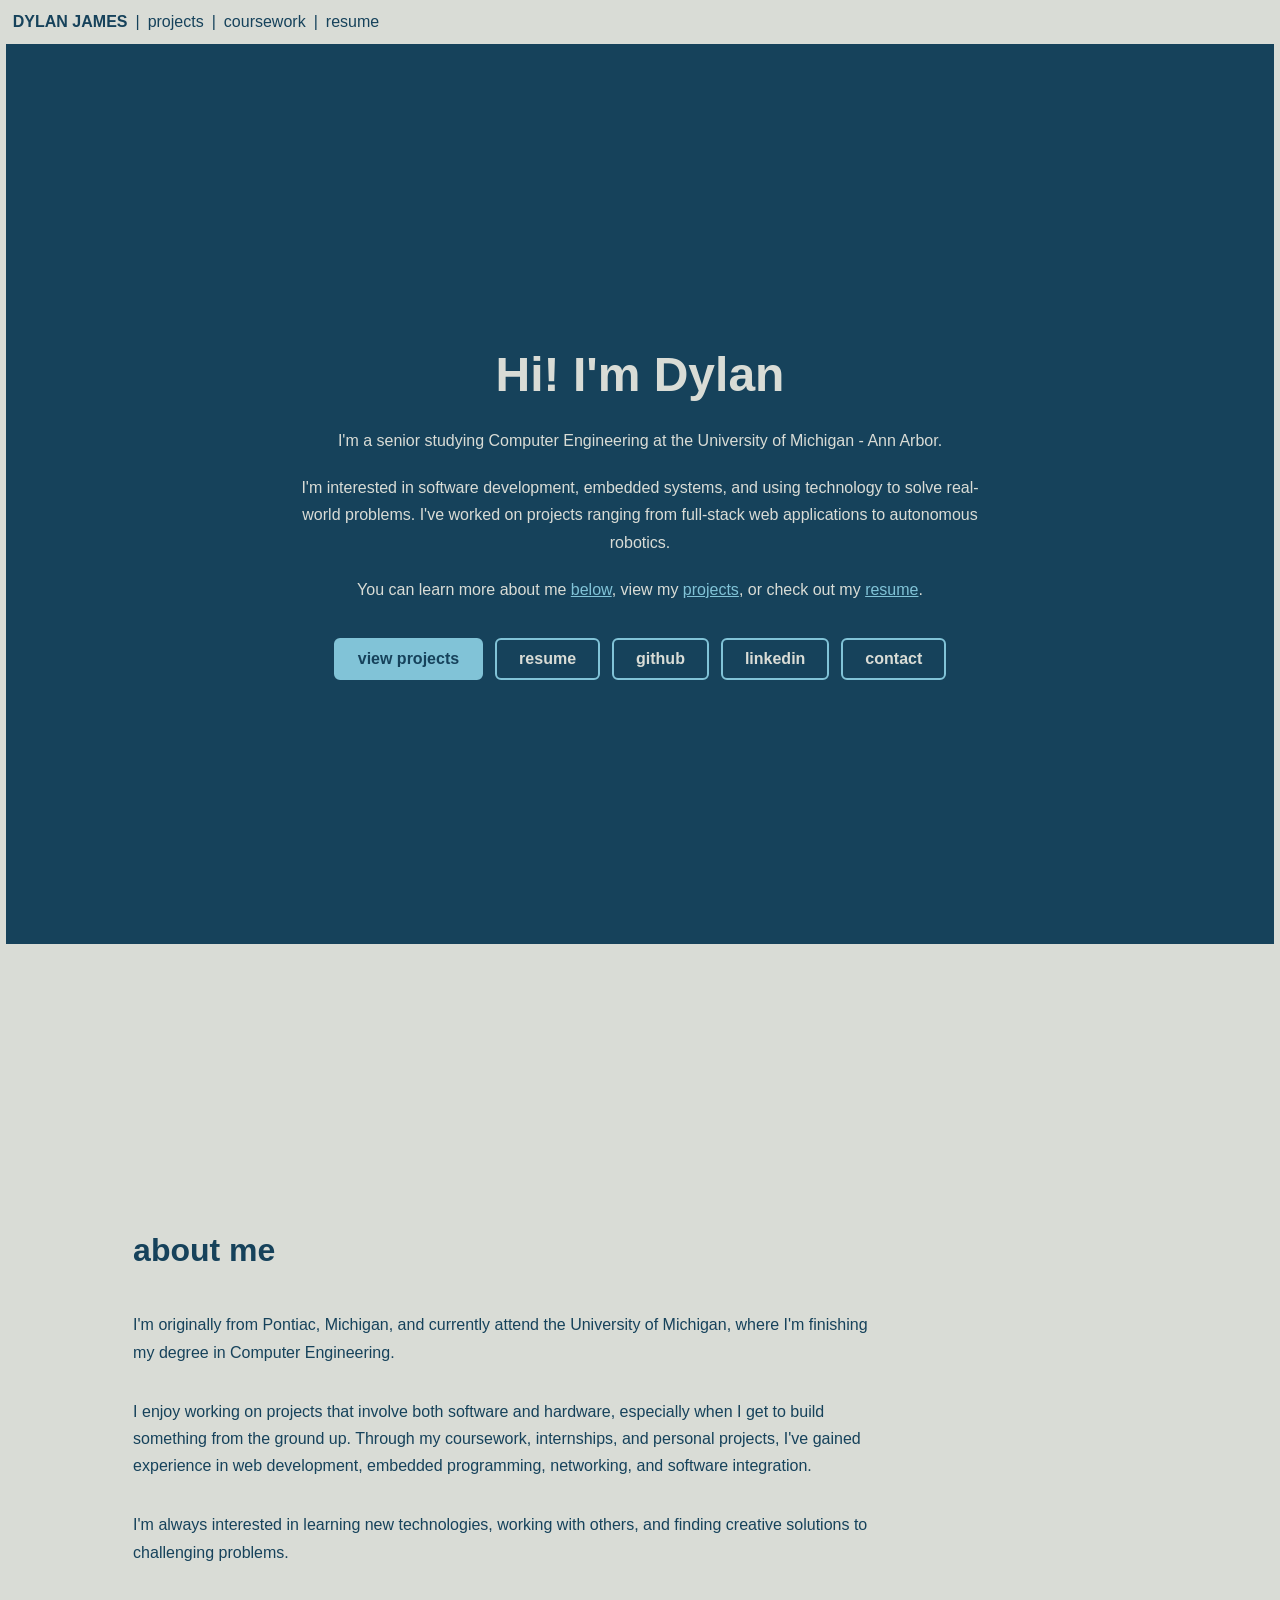
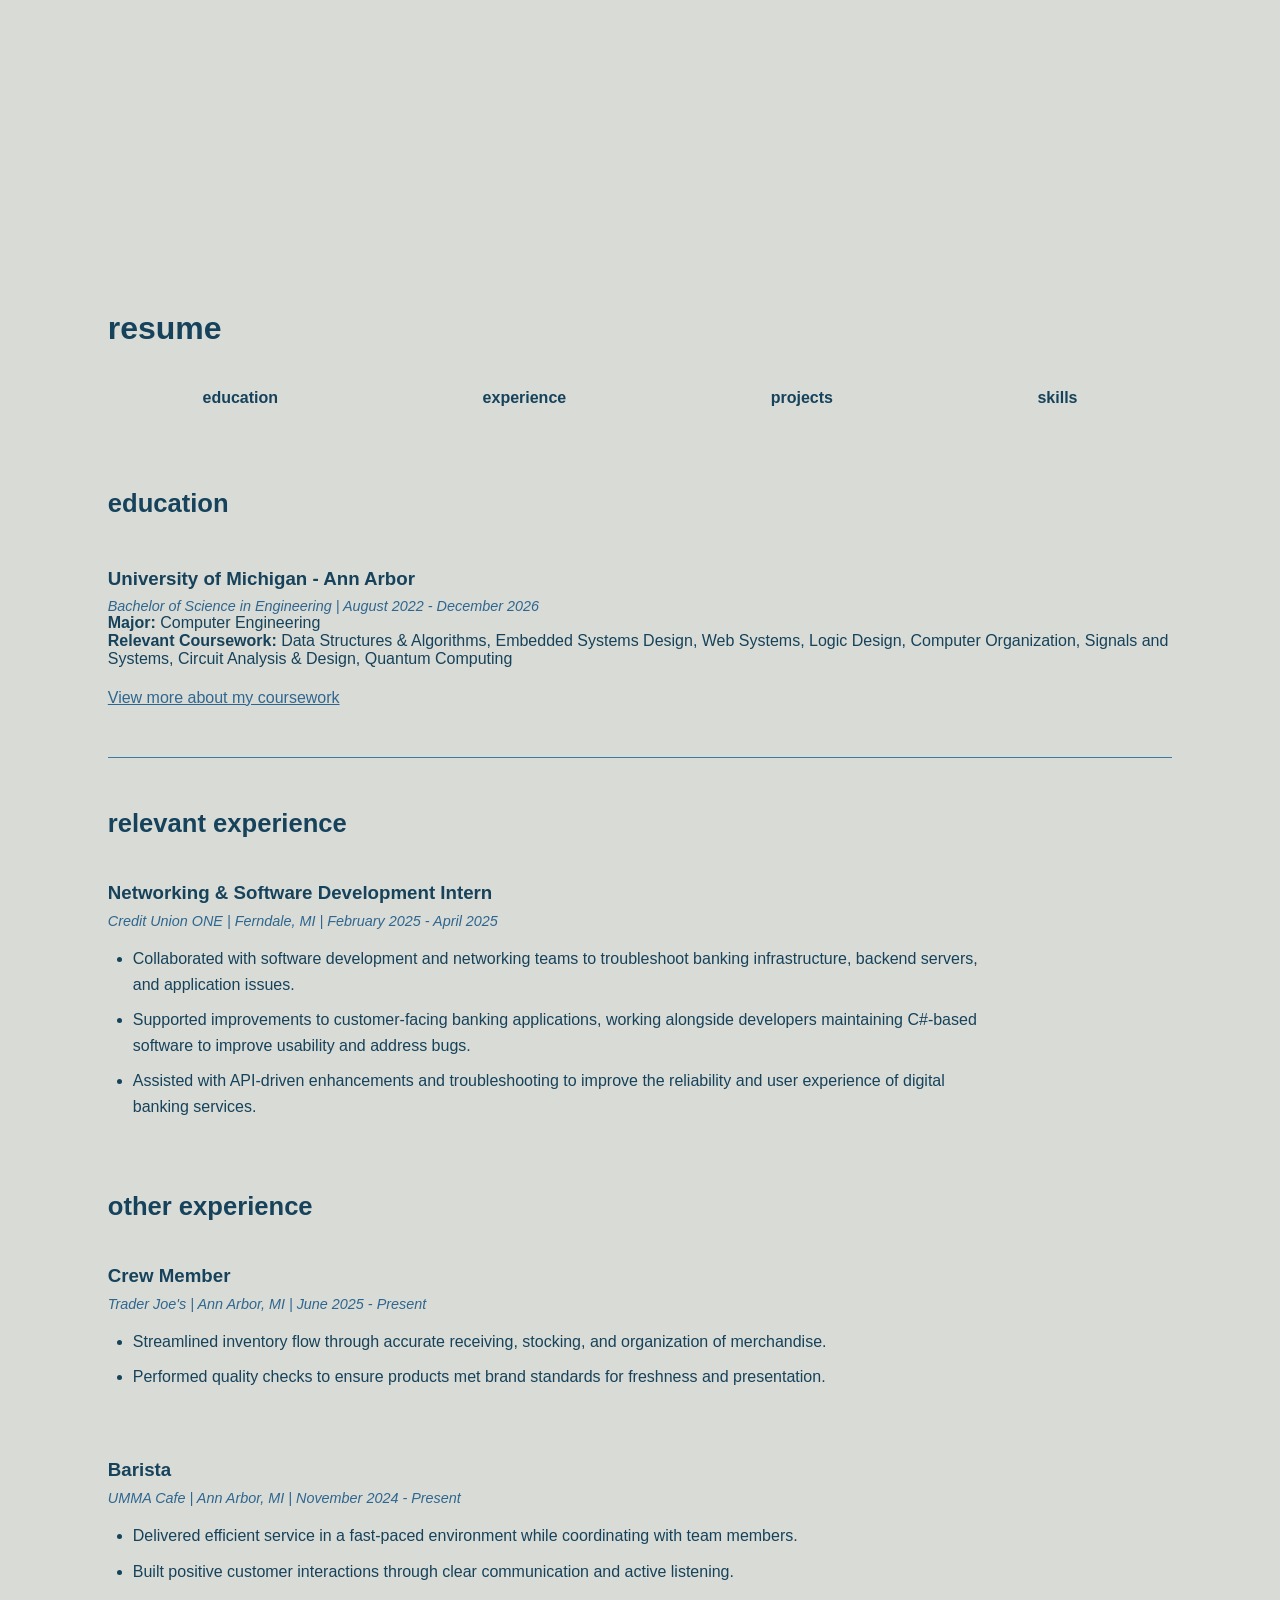
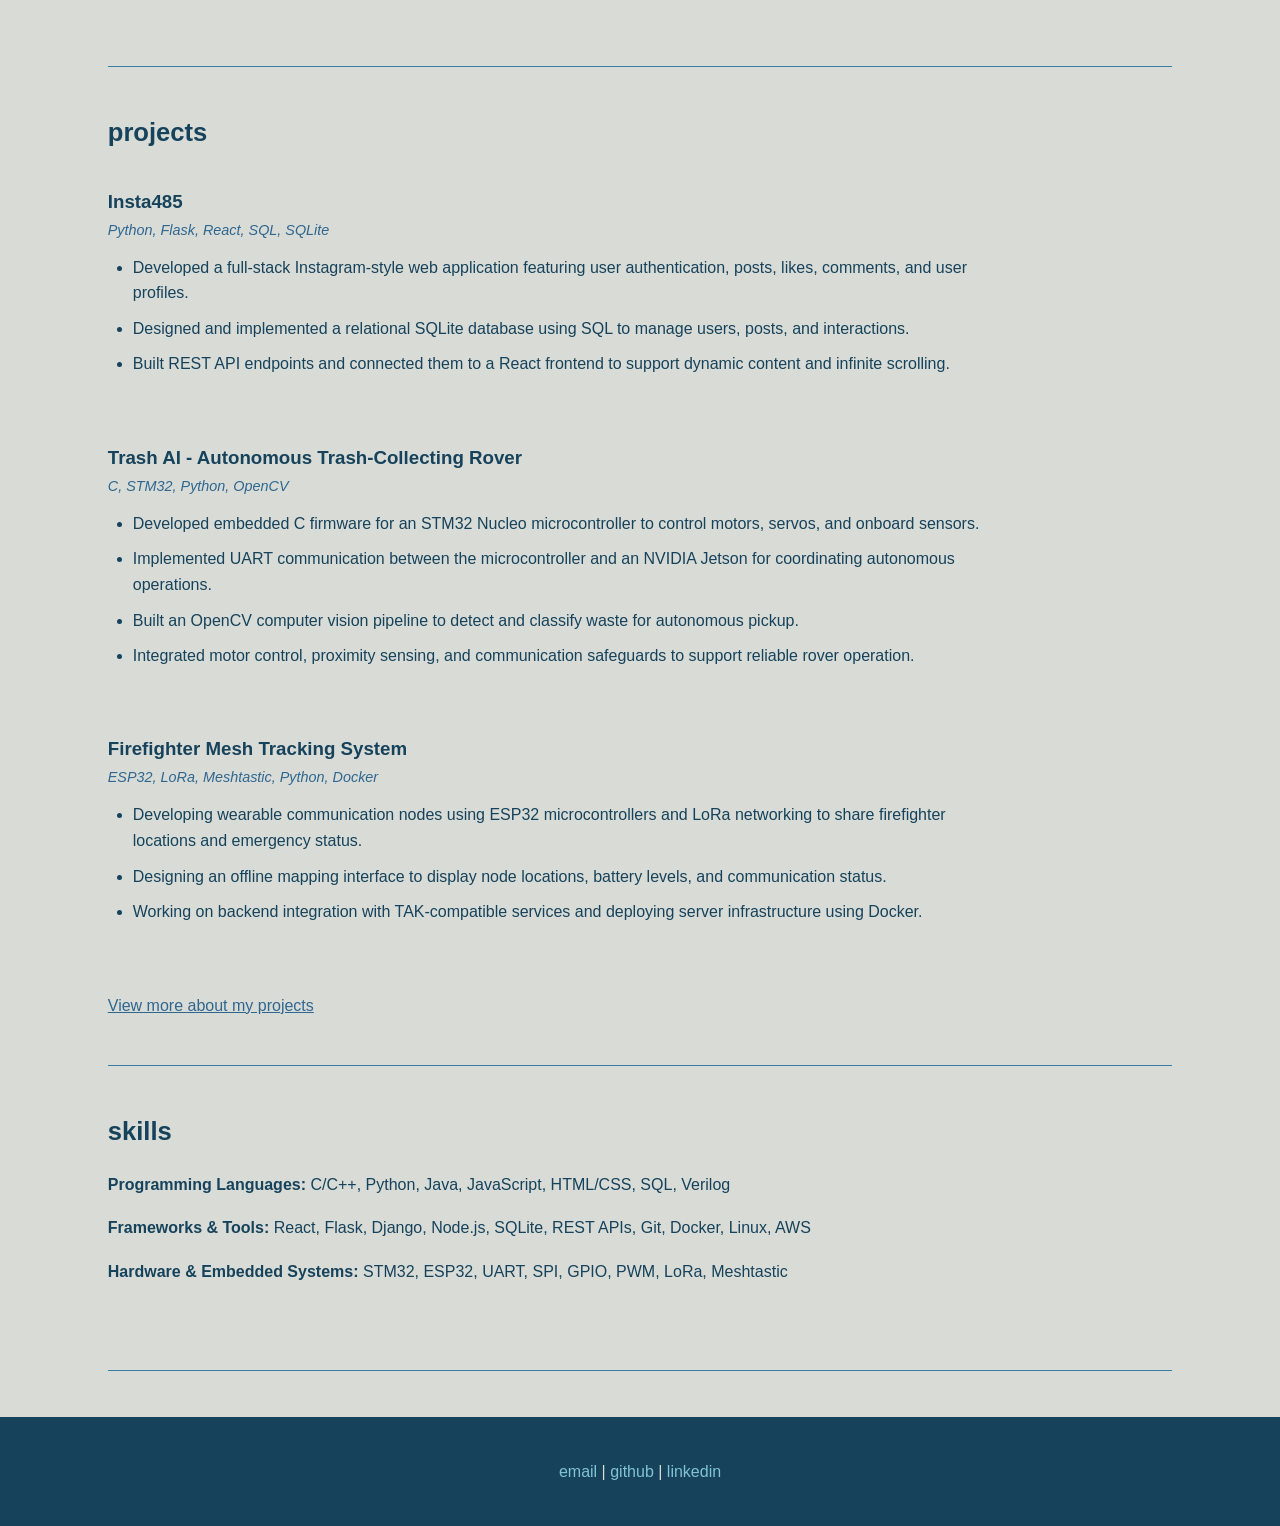
==== commit 4ee0b4b8: "Polish site for recruiters: project cards, coursework, shared nav and footer - Add hero buttons (pro" ====
--- a/index.html
+++ b/index.html
@@ -20,51 +20,44 @@
     <div class="root">
 
         <section id="main">
-            <h1>Dylan James</h1>
-
-            <p class="tagline">
-                Computer Engineering @ University of Michigan
-                &middot; Embedded Systems &amp; Software
-            </p>
-
-            <p>
-                I build across hardware and software, from STM32 firmware
-                and LoRa mesh networks to full-stack web applications.
+            <h1>Hi! I'm Dylan</h1>
+
+            <p>
+                I'm a senior studying Computer Engineering at the
+                University of Michigan - Ann Arbor.
+            </p>
+
+            <p>
+                I'm interested in software development, embedded systems,
+                and using technology to solve real-world problems.
+                I've worked on projects ranging from full-stack web
+                applications to autonomous robotics.
+            </p>
+
+            <p>
+                You can learn more about me <a href="#about-me">below</a>,
+                view my <a href="projects.html">projects</a>,
+                or check out my <a href="#resume">resume</a>.
             </p>
 
             <div class="btn-row">
                 <a href="projects.html" class="btn primary">view projects</a>
                 <a href="#resume" class="btn">resume</a>
-            </div>
-
-            <ul class="socials">
-                <li>
-                    <a href="https://github.com/dylanexis" aria-label="GitHub"
-                       target="_blank" rel="noopener noreferrer">
-                        <svg viewBox="0 0 24 24" aria-hidden="true"><path d="M12 .3a12 12 0 0 0-3.8 23.4c.6.1.8-.3.8-.6v-2.2c-3.3.7-4-1.4-4-1.4-.6-1.4-1.4-1.8-1.4-1.8-1-.7.1-.7.1-.7 1.2.1 1.8 1.2 1.8 1.2 1 1.8 2.8 1.3 3.5 1 0-.8.4-1.3.7-1.6-2.7-.3-5.5-1.3-5.5-6 0-1.2.5-2.3 1.3-3.1-.2-.4-.6-1.6 0-3.2 0 0 1-.3 3.4 1.2a11.5 11.5 0 0 1 6 0c2.3-1.5 3.3-1.2 3.3-1.2.6 1.6.2 2.8 0 3.2.9.8 1.3 1.9 1.3 3.2 0 4.6-2.8 5.6-5.5 5.9.5.4.9 1.1.9 2.3v3.3c0 .3.1.7.8.6A12 12 0 0 0 12 .3"/></svg>
-                    </a>
-                </li>
-                <li>
-                    <a href="https://www.linkedin.com/in/dylana-james/" aria-label="LinkedIn"
-                       target="_blank" rel="noopener noreferrer">
-                        <svg viewBox="0 0 24 24" aria-hidden="true"><path d="M20.4 20.5h-3.6v-5.6c0-1.3 0-3-1.8-3s-2.1 1.4-2.1 2.9v5.7H9.4V9h3.4v1.6c.5-.9 1.6-1.8 3.4-1.8 3.6 0 4.3 2.4 4.3 5.5v6.2zM5.3 7.4a2.1 2.1 0 1 1 0-4.2 2.1 2.1 0 0 1 0 4.2zm1.8 13.1H3.6V9h3.5v11.5zM22.2 0H1.8C.8 0 0 .8 0 1.7v20.6c0 .9.8 1.7 1.8 1.7h20.4c1 0 1.8-.8 1.8-1.7V1.7C24 .8 23.2 0 22.2 0z"/></svg>
-                    </a>
-                </li>
-                <li>
-                    <a href="mailto:dyla@umich.edu" aria-label="Email">
-                        <svg viewBox="0 0 24 24" aria-hidden="true"><path d="M2 4h20a2 2 0 0 1 2 2v12a2 2 0 0 1-2 2H2a2 2 0 0 1-2-2V6a2 2 0 0 1 2-2zm0 2v.5l10 6.3 10-6.3V6H2zm20 2.9-9.5 6a1 1 0 0 1-1 0L2 8.9V18h20V8.9z"/></svg>
-                    </a>
-                </li>
-            </ul>
+                <a href="https://github.com/dylanexis" class="btn"
+                   target="_blank" rel="noopener noreferrer">github</a>
+                <a href="https://www.linkedin.com/in/dylana-james/" class="btn"
+                   target="_blank" rel="noopener noreferrer">linkedin</a>
+                <a href="mailto:dyla@umich.edu" class="btn">contact</a>
+            </div>
         </section>
 
         <section id="about-me">
             <h2>about me</h2>
 
             <p>
-                I'm originally from Pontiac, Michigan, and I'm a senior
-                at the University of Michigan, finishing my degree in
-                Computer Engineering in December 2026.
+                I'm originally from Pontiac, Michigan, and currently
+                attend the University of Michigan, where I'm finishing
+                my degree in Computer Engineering.
             </p>
 
             <p>
@@ -86,17 +79,12 @@
         <section id="resume">
             <h2>resume</h2>
 
-            <div class="resume-layout">
-            <nav id="resume-nav" aria-label="Resume sections">
-                <ul>
-                    <li><a href="#education">education</a></li>
-                    <li><a href="#experience">experience</a></li>
-                    <li><a href="#projects">projects</a></li>
-                    <li><a href="#skills">skills</a></li>
-                </ul>
-            </nav>
-
-            <div class="resume-body">
+            <ul id="resume-buttons">
+                <li><span><a href="#education">education</a></span></li>
+                <li><span><a href="#experience">experience</a></span></li>
+                <li><span><a href="#projects">projects</a></span></li>
+                <li><span><a href="#skills">skills</a></span></li>
+            </ul>
 
             <!-- Education -->
             <div class="res_section">
@@ -331,9 +319,6 @@
                         PWM, LoRa, Meshtastic
                     </p>
                 </section>
-            </div>
-
-            </div>
             </div>
 
         </section>
--- a/css/style.css
+++ b/css/style.css
@@ -40,19 +40,8 @@
     justify-content: flex-start;
     gap: 8px;
     text-transform: lowercase;
+    margin: 1vw;
     flex-wrap: wrap;
-
-    position: sticky;
-    top: 0;
-    z-index: 100;
-    padding: 12px 1.5vw;
-    background-color: #d9dcd6;
-    border-bottom: 1px solid rgba(22, 66, 91, 0.15);
-}
-
-/* Keep anchor targets clear of the sticky header */
-section {
-    scroll-margin-top: 60px;
 }
 
 header a {
@@ -83,7 +72,7 @@
     color: #d9dcd6;
 
     width: 100%;
-    min-height: 70vh;
+    min-height: 100vh;
     box-sizing: border-box;
 
     padding: 40px 20px;
@@ -92,32 +81,7 @@
 #main h1 {
     color: #d9dcd6;
     font-size: 3rem;
-    margin-bottom: 5px;
-}
-
-#main .tagline {
-    color: #81c3d7;
-    font-weight: bold;
-    letter-spacing: 0.5px;
-}
-
-.socials {
-    display: flex;
-    gap: 22px;
-    list-style: none;
-    padding: 0;
-    margin: 30px 0 0;
-}
-
-.socials svg {
-    width: 26px;
-    height: 26px;
-    fill: currentColor;
-    transition: transform 0.15s;
-}
-
-.socials a:hover svg {
-    transform: translateY(-2px);
+    margin-bottom: 15px;
 }
 
 #main p {
@@ -140,8 +104,9 @@
     flex-direction: column;
     justify-content: center;
 
+    min-height: 100vh;
     box-sizing: border-box;
-    padding: 60px 10%;
+    padding: 50px 10%;
 }
 
 #about-me h2 {
@@ -163,46 +128,27 @@
     text-transform: lowercase;
 }
 
-.resume-layout {
-    display: grid;
-    grid-template-columns: 160px 1fr;
-    gap: 40px;
-    align-items: start;
-}
-
-#resume-nav {
-    position: sticky;
-    top: 80px;
-}
-
-#resume-nav ul {
-    list-style: none;
-    padding: 0;
-    margin: 30px 0 0;
-    border-left: 2px solid rgba(22, 66, 91, 0.2);
-}
-
-#resume-nav a {
-    display: block;
-    padding: 8px 0 8px 16px;
-    margin-left: -2px;
-    border-left: 2px solid transparent;
+#resume-buttons {
+    list-style-type: none;
+    display: flex;
+    flex-direction: row;
+    align-items: center;
+    justify-content: space-around;
+
+    gap: 15px;
+    padding: 15px 0;
+    flex-wrap: wrap;
+}
+
+#resume-buttons a {
     text-decoration: none;
-    color: #2f6690;
-}
-
-#resume-nav a:hover {
-    color: #16425b;
-}
-
-#resume-nav a.active {
     color: #16425b;
     font-weight: bold;
-    border-left-color: #16425b;
-}
-
-.resume-body {
-    min-width: 0;
+}
+
+#resume-buttons a:hover {
+    color: #3a7ca5;
+    text-decoration: underline;
 }
 
 
@@ -479,7 +425,7 @@
 /* Mobile Responsiveness */
 @media (max-width: 768px) {
     header {
-        padding: 12px 15px;
+        margin: 15px;
         justify-content: center;
     }
 
@@ -488,7 +434,7 @@
     }
 
     #main {
-        min-height: 75vh;
+        min-height: 85vh;
         padding: 40px 25px;
     }
 
@@ -497,49 +443,17 @@
     }
 
     #about-me {
-        padding: 50px 25px;
+        min-height: auto;
+        padding: 70px 25px;
     }
 
     #resume {
         padding: 30px 25px;
     }
 
-    .resume-layout {
-        display: block;
-    }
-
-    #resume-nav {
-        top: 45px;
-        z-index: 50;
-        background-color: #d9dcd6;
-        margin: 0 -25px;
-        padding: 0 25px;
-        border-bottom: 1px solid rgba(22, 66, 91, 0.15);
-    }
-
-    #resume-nav ul {
-        display: flex;
-        justify-content: space-between;
-        gap: 18px;
-        margin: 0;
-        border-left: none;
-        overflow-x: auto;
-    }
-
-    #resume-nav a {
-        padding: 10px 0;
-        margin-left: 0;
-        border-left: none;
-        border-bottom: 2px solid transparent;
-        white-space: nowrap;
-    }
-
-    #resume-nav a.active {
-        border-bottom-color: #16425b;
-    }
-
-    section {
-        scroll-margin-top: 100px;
+    #resume-buttons {
+        justify-content: center;
+        gap: 20px;
     }
 
     #education,
